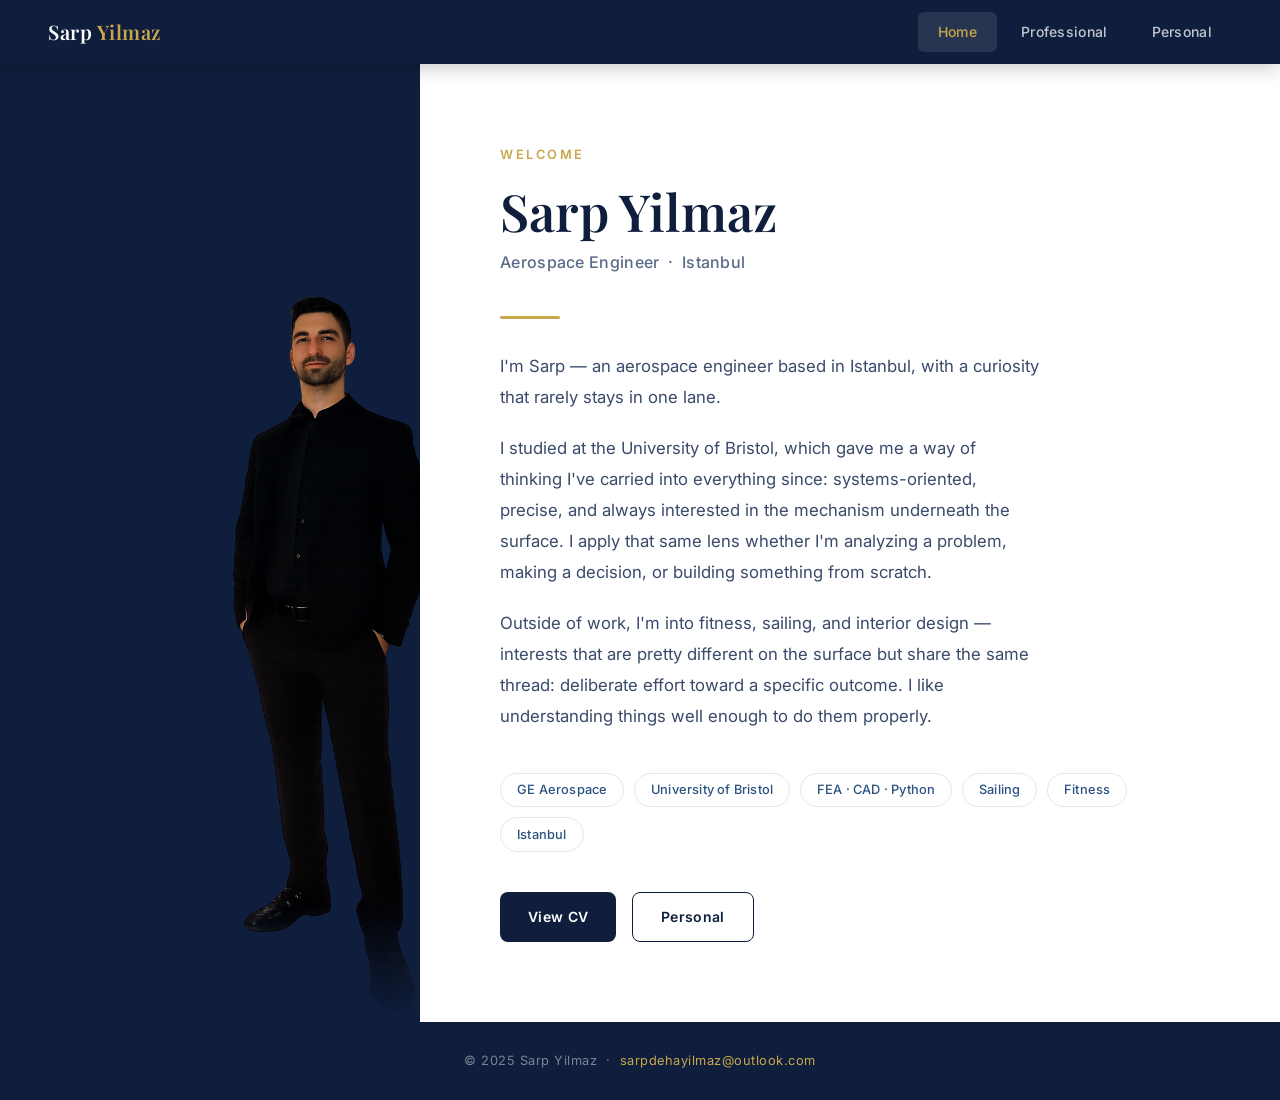
==== home/index.html @ 2dadc88c "Rename Personal Life to Personal, add clean URLs, fix mobile nav wrapping - Rename "Personal Life" t" ====
<!DOCTYPE html>
<html lang="en">
<head>
  <meta charset="UTF-8" />
  <meta name="viewport" content="width=device-width, initial-scale=1.0" />
  <title>Sarp Yilmaz</title>
  <link rel="stylesheet" href="../css/style.css" />
</head>
<body>

  <nav>
    <a class="nav-logo" href="/">Sarp <span>Yilmaz</span></a>
    <ul class="nav-links">
      <li><a href="/" class="active">Home</a></li>
      <li><a href="/professional">Professional</a></li>
      <li><a href="/personal">Personal</a></li>
    </ul>
  </nav>

  <main class="page">
    <section class="home-hero">

      <div class="home-photo-col">
        <img src="../assets/sarp_main.png" alt="Sarp Yilmaz" />
        <div class="photo-overlay"></div>
      </div>

      <div class="home-content-col">
        <p class="home-greeting">Welcome</p>
        <h1 class="home-name">Sarp Yilmaz</h1>
        <p class="home-title">Aerospace Engineer &nbsp;·&nbsp; Istanbul</p>
        <div class="divider"></div>

        <div class="home-about">
          <p>I'm Sarp — an aerospace engineer based in Istanbul, with a curiosity that rarely stays in one lane.</p>
          <p>I studied at the University of Bristol, which gave me a way of thinking I've carried into everything since: systems-oriented, precise, and always interested in the mechanism underneath the surface. I apply that same lens whether I'm analyzing a problem, making a decision, or building something from scratch.</p>
          <p>Outside of work, I'm into fitness, sailing, and interior design — interests that are pretty different on the surface but share the same thread: deliberate effort toward a specific outcome. I like understanding things well enough to do them properly.</p>
        </div>

        <div class="home-tags">
          <span class="tag">GE Aerospace</span>
          <span class="tag">University of Bristol</span>
          <span class="tag">FEA · CAD · Python</span>
          <span class="tag">Sailing</span>
          <span class="tag">Fitness</span>
          <span class="tag">Istanbul</span>
        </div>

        <div class="home-cta">
          <a href="/professional" class="btn btn-primary">View CV</a>
          <a href="/personal" class="btn btn-outline">Personal</a>
        </div>
      </div>

    </section>
  </main>

  <footer>
    &copy; 2025 Sarp Yilmaz &nbsp;·&nbsp; <a href="mailto:sarpdehayilmaz@outlook.com">sarpdehayilmaz@outlook.com</a>
  </footer>

</body>
</html>
---- css/style.css ----
@import url('https://fonts.googleapis.com/css2?family=Inter:wght@300;400;500;600;700&family=Playfair+Display:wght@400;600&display=swap');

*, *::before, *::after { box-sizing: border-box; margin: 0; padding: 0; }

:root {
  --navy: #0f1e3d;
  --navy-light: #1a3260;
  --accent: #2c5282;
  --gold: #c9a84c;
  --text: #1a1a2e;
  --text-muted: #5a6a8a;
  --bg: #f8f9fc;
  --white: #ffffff;
  --border: #e2e8f0;
  --card: #ffffff;
}

html { scroll-behavior: smooth; }

body {
  font-family: 'Inter', sans-serif;
  background: var(--bg);
  color: var(--text);
  line-height: 1.7;
  min-height: 100vh;
}

/* ── NAV ── */
nav {
  position: fixed;
  top: 0;
  left: 0;
  right: 0;
  z-index: 100;
  background: var(--navy);
  display: flex;
  align-items: center;
  justify-content: space-between;
  padding: 0 3rem;
  height: 64px;
  box-shadow: 0 2px 20px rgba(0,0,0,0.25);
}

.nav-logo {
  font-family: 'Playfair Display', serif;
  font-size: 1.25rem;
  font-weight: 600;
  color: var(--white);
  text-decoration: none;
  letter-spacing: 0.5px;
  white-space: nowrap;
}

.nav-logo span { color: var(--gold); }

.nav-links {
  display: flex;
  gap: 0.25rem;
  list-style: none;
}

.nav-links a {
  display: block;
  padding: 0.5rem 1.25rem;
  color: rgba(255,255,255,0.75);
  text-decoration: none;
  font-size: 0.875rem;
  font-weight: 500;
  letter-spacing: 0.3px;
  border-radius: 6px;
  transition: all 0.2s;
  white-space: nowrap;
}

.nav-links a:hover,
.nav-links a.active {
  color: var(--white);
  background: rgba(255,255,255,0.1);
}

.nav-links a.active {
  color: var(--gold);
}

/* ── PAGE WRAPPER ── */
.page {
  padding-top: 64px;
  min-height: 100vh;
}

/* ── HOME ── */
.home-hero {
  display: grid;
  grid-template-columns: 420px 1fr;
  min-height: calc(100vh - 64px);
  align-items: stretch;
}

.home-photo-col {
  position: relative;
  background: var(--navy);
  display: flex;
  align-items: flex-end;
  justify-content: center;
  overflow: hidden;
}

.home-photo-col img {
  width: 100%;
  height: 100%;
  object-fit: cover;
  object-position: center 10%;
  display: block;
}

.home-photo-col .photo-overlay {
  position: absolute;
  bottom: 0;
  left: 0;
  right: 0;
  height: 120px;
  background: linear-gradient(to top, var(--navy), transparent);
}

.home-content-col {
  display: flex;
  flex-direction: column;
  justify-content: center;
  padding: 5rem 5rem 5rem 5rem;
  background: var(--white);
}

.home-greeting {
  font-size: 0.8rem;
  font-weight: 600;
  letter-spacing: 2.5px;
  text-transform: uppercase;
  color: var(--gold);
  margin-bottom: 1rem;
}

.home-name {
  font-family: 'Playfair Display', serif;
  font-size: clamp(2.5rem, 4vw, 3.5rem);
  font-weight: 600;
  color: var(--navy);
  line-height: 1.15;
  margin-bottom: 0.5rem;
}

.home-title {
  font-size: 1rem;
  font-weight: 500;
  color: var(--text-muted);
  margin-bottom: 2.5rem;
  letter-spacing: 0.3px;
}

.divider {
  width: 60px;
  height: 3px;
  background: var(--gold);
  border-radius: 2px;
  margin-bottom: 2rem;
}

.home-about {
  font-size: 1.05rem;
  color: #3a4a6a;
  line-height: 1.85;
  max-width: 540px;
}

.home-about p + p { margin-top: 1.25rem; }

.home-tags {
  display: flex;
  flex-wrap: wrap;
  gap: 0.6rem;
  margin-top: 2.5rem;
}

.tag {
  padding: 0.35rem 1rem;
  border: 1.5px solid var(--border);
  border-radius: 20px;
  font-size: 0.8rem;
  font-weight: 500;
  color: var(--accent);
  letter-spacing: 0.2px;
}

.home-cta {
  display: flex;
  gap: 1rem;
  margin-top: 2.5rem;
}

.btn {
  display: inline-flex;
  align-items: center;
  gap: 0.5rem;
  padding: 0.75rem 1.75rem;
  border-radius: 8px;
  font-size: 0.875rem;
  font-weight: 600;
  text-decoration: none;
  letter-spacing: 0.3px;
  transition: all 0.2s;
}

.btn-primary {
  background: var(--navy);
  color: var(--white);
}

.btn-primary:hover {
  background: var(--navy-light);
  transform: translateY(-1px);
  box-shadow: 0 4px 16px rgba(15,30,61,0.25);
}

.btn-outline {
  border: 1.5px solid var(--navy);
  color: var(--navy);
  background: transparent;
}

.btn-outline:hover {
  background: var(--navy);
  color: var(--white);
}

/* ── PROFESSIONAL CV ── */
.cv-page {
  max-width: 960px;
  margin: 0 auto;
  padding: 4rem 2rem;
}

.cv-header {
  background: var(--navy);
  color: var(--white);
  padding: 3rem 4rem;
  border-radius: 16px;
  margin-bottom: 2.5rem;
  display: flex;
  justify-content: space-between;
  align-items: flex-start;
  gap: 2rem;
}

.cv-header-name {
  font-family: 'Playfair Display', serif;
  font-size: 2.75rem;
  font-weight: 600;
  line-height: 1.1;
  margin-bottom: 0.4rem;
}

.cv-header-role {
  color: var(--gold);
  font-size: 0.95rem;
  font-weight: 500;
  letter-spacing: 0.5px;
}

.cv-contact {
  text-align: right;
  display: flex;
  flex-direction: column;
  gap: 0.4rem;
  margin-top: 0.25rem;
}

.cv-contact a {
  color: rgba(255,255,255,0.75);
  text-decoration: none;
  font-size: 0.875rem;
  transition: color 0.2s;
}

.cv-contact a:hover { color: var(--gold); }

.cv-summary {
  background: var(--white);
  border-left: 4px solid var(--gold);
  padding: 1.5rem 2rem;
  border-radius: 0 12px 12px 0;
  margin-bottom: 2.5rem;
  font-size: 0.95rem;
  color: #3a4a6a;
  line-height: 1.8;
  box-shadow: 0 2px 12px rgba(0,0,0,0.06);
}

.cv-section {
  margin-bottom: 2rem;
}

.cv-section-title {
  font-size: 0.7rem;
  font-weight: 700;
  letter-spacing: 3px;
  text-transform: uppercase;
  color: var(--accent);
  margin-bottom: 1rem;
  padding-bottom: 0.5rem;
  border-bottom: 2px solid var(--border);
}

.cv-card {
  background: var(--white);
  border-radius: 12px;
  padding: 1.75rem 2rem;
  margin-bottom: 1rem;
  box-shadow: 0 2px 12px rgba(0,0,0,0.05);
  border: 1px solid var(--border);
}

.cv-card-header {
  display: flex;
  justify-content: space-between;
  align-items: flex-start;
  margin-bottom: 0.25rem;
}

.cv-card-company {
  font-size: 1.05rem;
  font-weight: 700;
  color: var(--navy);
}

.cv-card-date {
  font-size: 0.8rem;
  font-weight: 600;
  color: var(--gold);
  background: rgba(201,168,76,0.1);
  padding: 0.25rem 0.75rem;
  border-radius: 20px;
  white-space: nowrap;
}

.cv-card-role {
  font-size: 0.875rem;
  font-weight: 500;
  color: var(--text-muted);
  margin-bottom: 0.1rem;
  font-style: italic;
}

.cv-card-location {
  font-size: 0.8rem;
  color: var(--text-muted);
  margin-bottom: 1rem;
}

.cv-card ul {
  padding-left: 1.25rem;
  display: flex;
  flex-direction: column;
  gap: 0.65rem;
}

.cv-card li {
  font-size: 0.9rem;
  color: #3a4a6a;
  line-height: 1.65;
}

.cv-skills-grid {
  display: grid;
  grid-template-columns: repeat(2, 1fr);
  gap: 1rem;
}

.cv-skill-card {
  background: var(--white);
  border-radius: 12px;
  padding: 1.25rem 1.5rem;
  box-shadow: 0 2px 12px rgba(0,0,0,0.05);
  border: 1px solid var(--border);
}

.cv-skill-label {
  font-size: 0.7rem;
  font-weight: 700;
  letter-spacing: 1.5px;
  text-transform: uppercase;
  color: var(--gold);
  margin-bottom: 0.5rem;
}

.cv-skill-text {
  font-size: 0.875rem;
  color: #3a4a6a;
  line-height: 1.6;
}

/* ── PERSONAL ── */
.personal-page {
  max-width: 1100px;
  margin: 0 auto;
  padding: 4rem 2rem;
}

.personal-hero {
  display: grid;
  grid-template-columns: 1fr 1fr;
  gap: 3rem;
  align-items: start;
  margin-bottom: 4rem;
}

.personal-text {
  padding-top: 1rem;
}

.personal-section-label {
  font-size: 0.7rem;
  font-weight: 700;
  letter-spacing: 3px;
  text-transform: uppercase;
  color: var(--gold);
  margin-bottom: 1rem;
}

.personal-heading {
  font-family: 'Playfair Display', serif;
  font-size: 2.25rem;
  color: var(--navy);
  line-height: 1.25;
  margin-bottom: 1.5rem;
}

.personal-body {
  font-size: 1rem;
  color: #3a4a6a;
  line-height: 1.85;
}

.personal-body p + p { margin-top: 1.1rem; }

.collage-grid {
  display: grid;
  grid-template-columns: repeat(2, 1fr);
  grid-template-rows: repeat(3, 170px) 200px;
  gap: 0.75rem;
}

.collage-slot {
  background: linear-gradient(135deg, var(--navy) 0%, var(--accent) 100%);
  border-radius: 8px;
  overflow: hidden;
}

.collage-slot img {
  width: 100%;
  height: 100%;
  object-fit: cover;
  display: block;
}

/* Japan: col 1, rows 1-3 */
.collage-hero {
  grid-column: 1;
  grid-row: 1 / 4;
}

/* Sri Lanka: col 2, row 1 */
.collage-slot:nth-child(2) { grid-column: 2; grid-row: 1; }

/* Taj Mahal: col 2, row 2 */
.collage-slot:nth-child(3) { grid-column: 2; grid-row: 2; }

/* Brazil: col 2, row 3 */
.collage-slot:nth-child(4) { grid-column: 2; grid-row: 3; }

/* Snowboarding: full width, row 4 */
.collage-wide {
  grid-column: 1 / -1;
  grid-row: 4;
}

.collage-wide img {
  object-position: center 40%;
}

.personal-traits {
  display: flex;
  flex-wrap: wrap;
  gap: 0.6rem;
  margin-top: 2rem;
}

/* ── FOOTER ── */
footer {
  background: var(--navy);
  color: rgba(255,255,255,0.45);
  text-align: center;
  padding: 1.75rem;
  font-size: 0.8rem;
  letter-spacing: 0.5px;
}

footer a {
  color: var(--gold);
  text-decoration: none;
}

/* ── RESPONSIVE ── */
@media (max-width: 900px) {
  .home-hero { grid-template-columns: 1fr; }
  .home-photo-col { height: 55vh; }
  .home-photo-col img { object-position: left 20%; }
  .home-content-col { padding: 3rem 2rem; }
  .cv-header { flex-direction: column; }
  .cv-contact { text-align: left; }
  .cv-skills-grid { grid-template-columns: 1fr; }
  .personal-hero { grid-template-columns: 1fr; }
  nav { padding: 0 1.5rem; }
  .nav-links a { padding: 0.5rem 0.75rem; font-size: 0.8rem; }
}
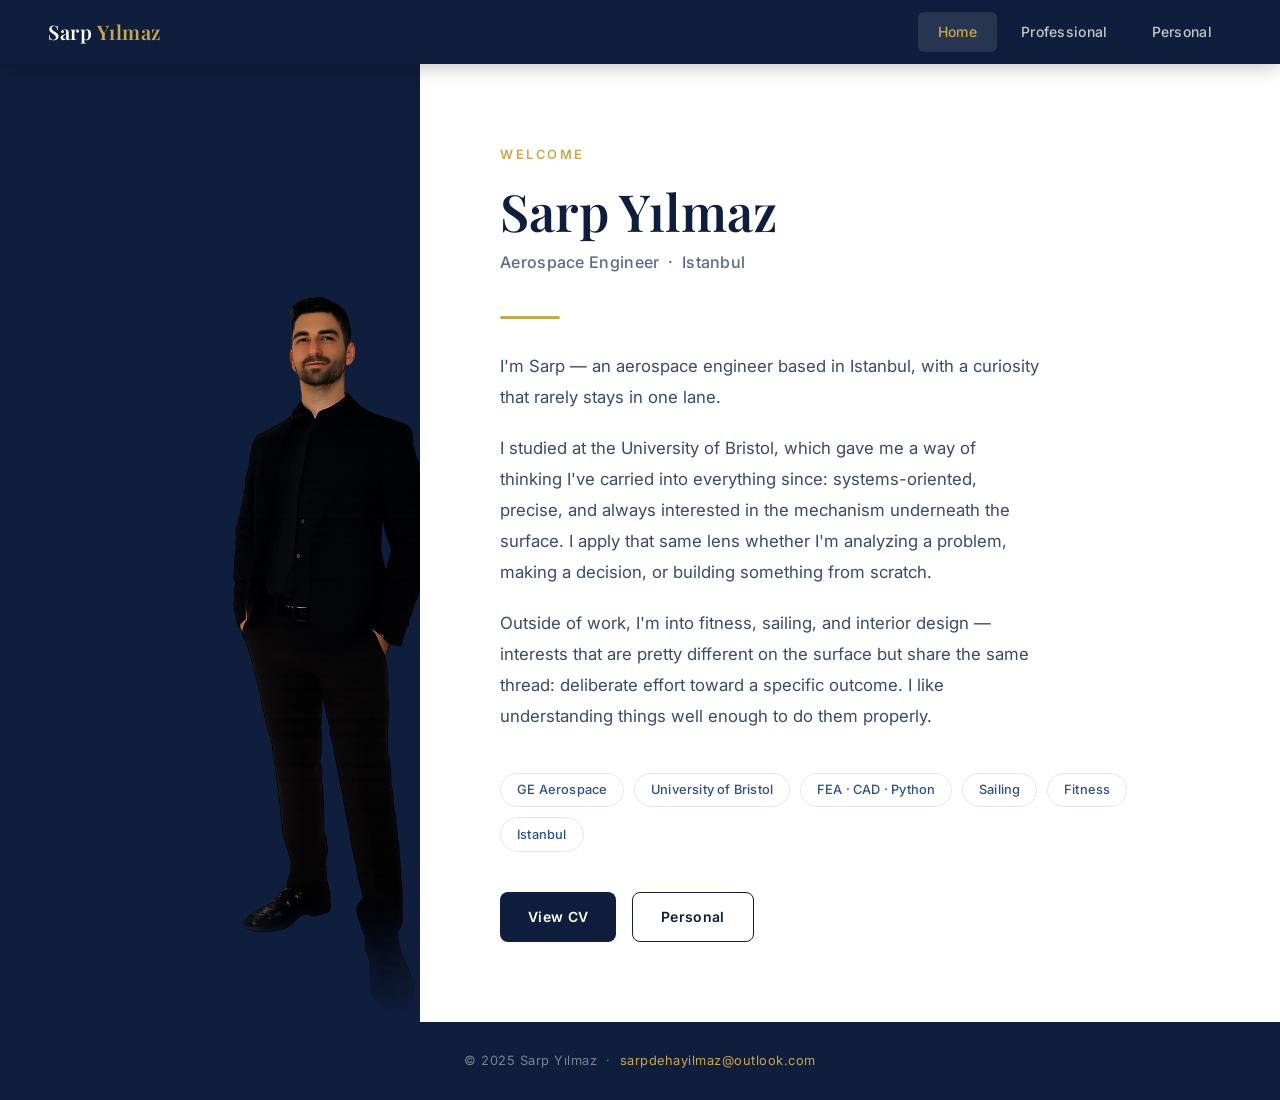
==== commit 0839ad44: "Tighten mobile nav spacing and use Turkish ı in surname Mobile: halve the gap between nav tabs and g" ====
--- a/home/index.html
+++ b/home/index.html
@@ -3,15 +3,15 @@
 <head>
   <meta charset="UTF-8" />
   <meta name="viewport" content="width=device-width, initial-scale=1.0" />
-  <title>Sarp Yilmaz</title>
+  <title>Sarp Yılmaz</title>
   <link rel="stylesheet" href="../css/style.css" />
 </head>
 <body>
 
   <nav>
-    <a class="nav-logo" href="/">Sarp <span>Yilmaz</span></a>
+    <a class="nav-logo" href="/home">Sarp <span>Yılmaz</span></a>
     <ul class="nav-links">
-      <li><a href="/" class="active">Home</a></li>
+      <li><a href="/home" class="active">Home</a></li>
       <li><a href="/professional">Professional</a></li>
       <li><a href="/personal">Personal</a></li>
     </ul>
@@ -21,13 +21,16 @@
     <section class="home-hero">
 
       <div class="home-photo-col">
-        <img src="../assets/sarp_main.png" alt="Sarp Yilmaz" />
+        <picture>
+          <source media="(max-width: 900px)" srcset="../assets/sarp_upper.png" />
+          <img src="../assets/sarp_main.png" alt="Sarp Yılmaz" />
+        </picture>
         <div class="photo-overlay"></div>
       </div>
 
       <div class="home-content-col">
         <p class="home-greeting">Welcome</p>
-        <h1 class="home-name">Sarp Yilmaz</h1>
+        <h1 class="home-name">Sarp Yılmaz</h1>
         <p class="home-title">Aerospace Engineer &nbsp;·&nbsp; Istanbul</p>
         <div class="divider"></div>
 
@@ -56,7 +59,7 @@
   </main>
 
   <footer>
-    &copy; 2025 Sarp Yilmaz &nbsp;·&nbsp; <a href="mailto:sarpdehayilmaz@outlook.com">sarpdehayilmaz@outlook.com</a>
+    &copy; 2025 Sarp Yılmaz &nbsp;·&nbsp; <a href="mailto:sarpdehayilmaz@outlook.com">sarpdehayilmaz@outlook.com</a>
   </footer>
 
 </body>
--- a/css/style.css
+++ b/css/style.css
@@ -105,6 +105,8 @@
   overflow: hidden;
 }
 
+.home-photo-col picture { display: contents; }
+
 .home-photo-col img {
   width: 100%;
   height: 100%;
@@ -511,13 +513,15 @@
 /* ── RESPONSIVE ── */
 @media (max-width: 900px) {
   .home-hero { grid-template-columns: 1fr; }
-  .home-photo-col { height: 55vh; }
-  .home-photo-col img { object-position: left 20%; }
+  .home-photo-col { height: 30vh; justify-content: flex-start; align-items: flex-end; }
+  .home-photo-col img { width: auto; height: 80%; object-fit: contain; object-position: left bottom; }
+  .home-photo-col .photo-overlay { height: 50px; }
   .home-content-col { padding: 3rem 2rem; }
   .cv-header { flex-direction: column; }
   .cv-contact { text-align: left; }
   .cv-skills-grid { grid-template-columns: 1fr; }
   .personal-hero { grid-template-columns: 1fr; }
-  nav { padding: 0 1.5rem; }
-  .nav-links a { padding: 0.5rem 0.75rem; font-size: 0.8rem; }
-}
+  nav { padding: 0 0.75rem; justify-content: flex-start; gap: 2.25rem; }
+  .nav-links { gap: 0.125rem; }
+  .nav-links a { padding: 0.5rem 0.375rem; font-size: 0.8rem; }
+}
